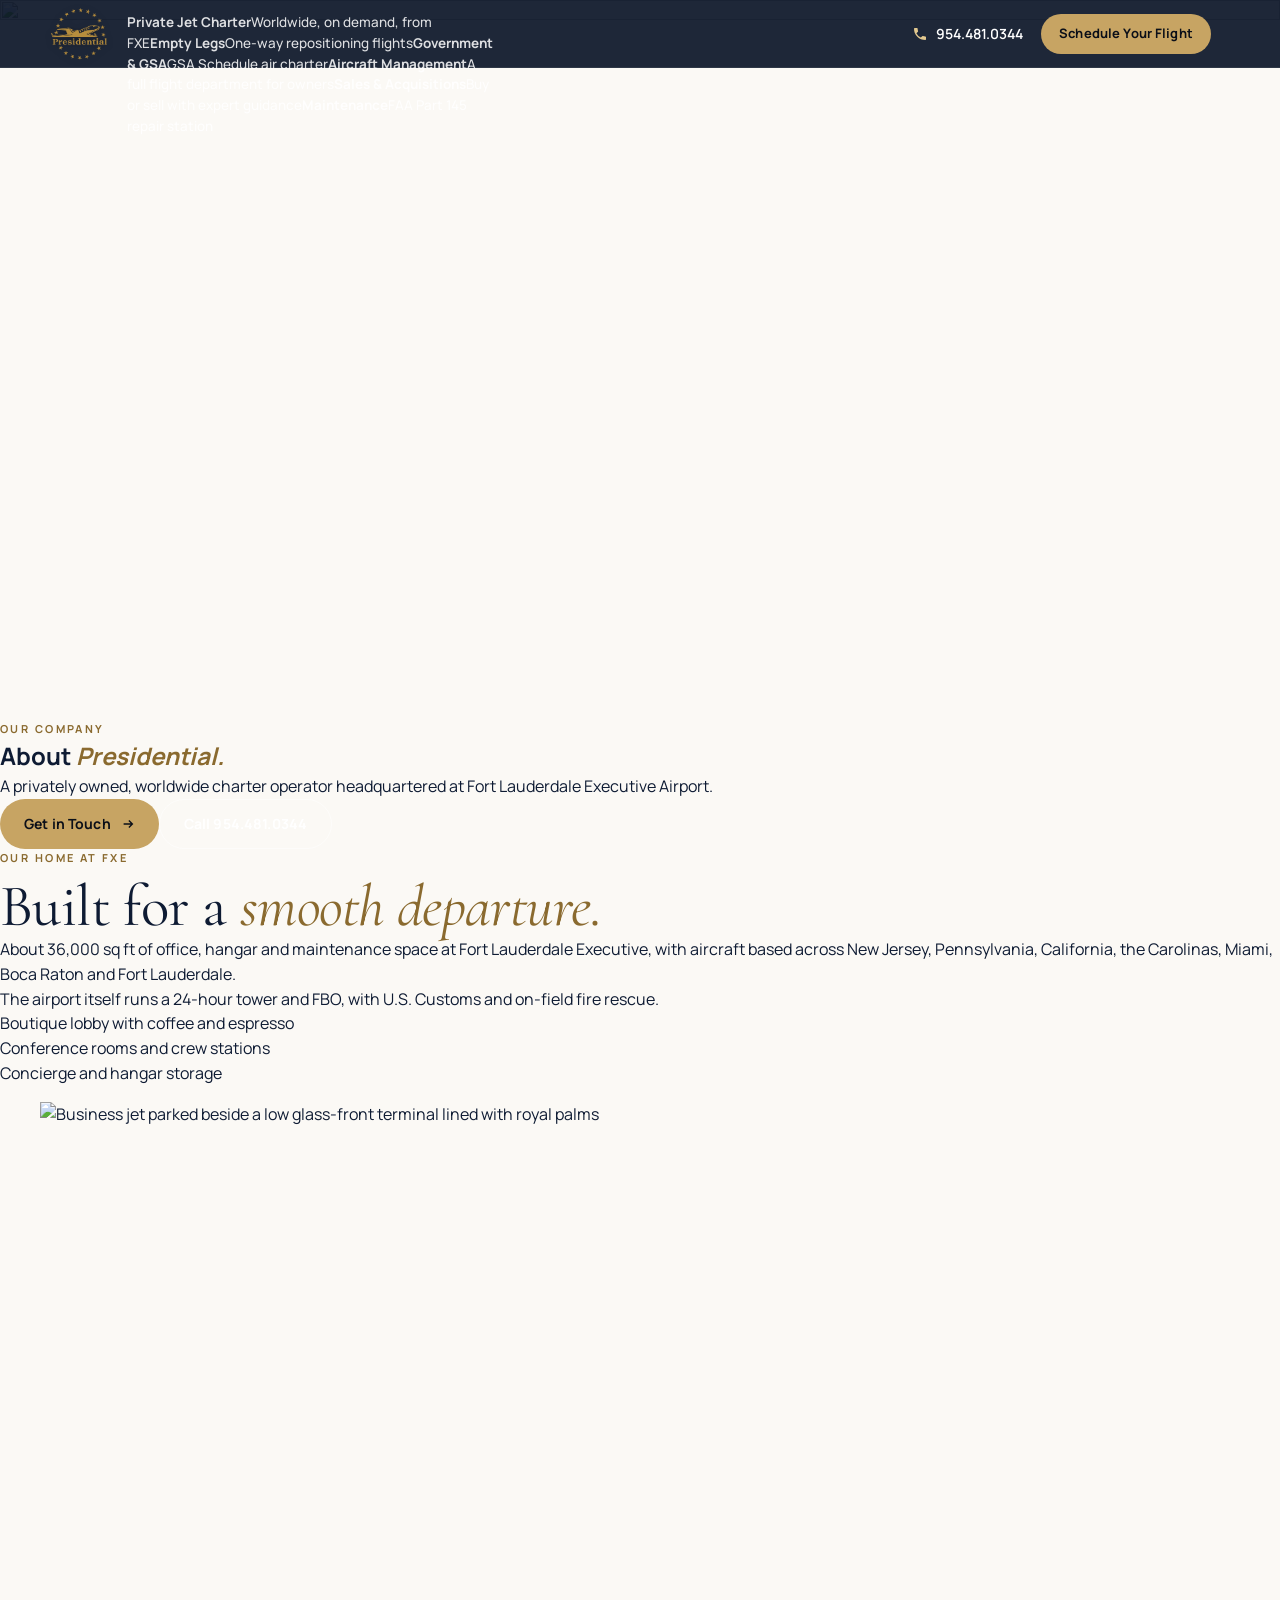
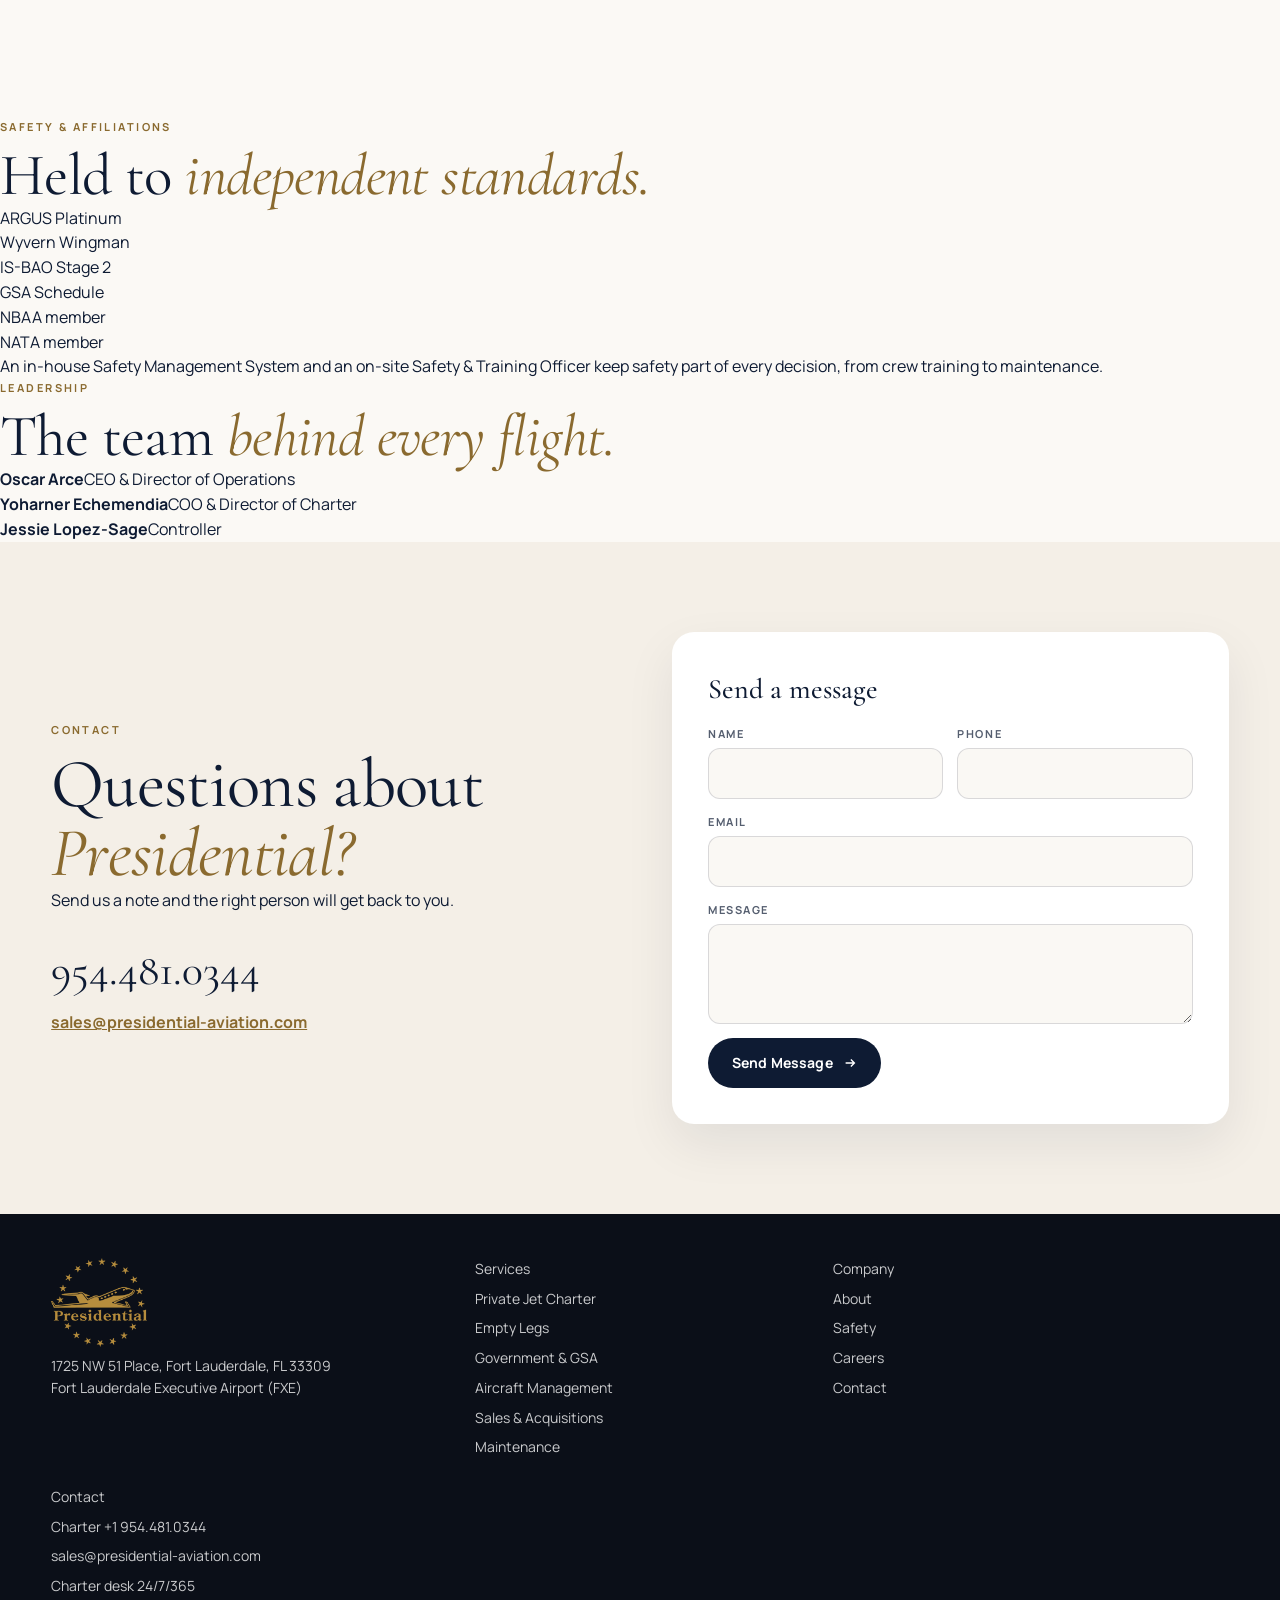
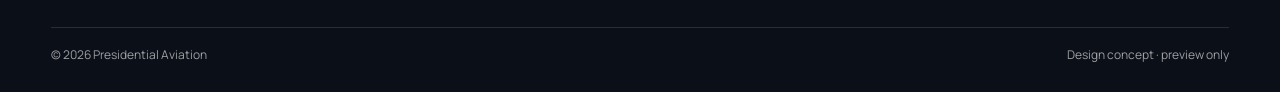
==== about.html @ 990f82f1 "Presidential pitch: service pages, globe, perk images, hero video" ====
<!doctype html>
<html lang="en">
<head>
<meta charset="utf-8">
<meta name="viewport" content="width=device-width, initial-scale=1, viewport-fit=cover">
<meta name="robots" content="noindex, nofollow">
<title>About Presidential Aviation | Presidential Aviation</title>
<meta name="description" content="A privately owned worldwide charter operator headquartered at Fort Lauderdale Executive Airport (FXE).">
<meta name="theme-color" content="#0e1b33">
<link rel="icon" href="data:image/svg+xml,%3Csvg xmlns=%27http://www.w3.org/2000/svg%27 viewBox=%270 0 40 40%27%3E%3Ccircle cx=%2720%27 cy=%2720%27 r=%2719%27 fill=%27%230e1b33%27/%3E%3Cpath d=%27M8 22.5 L32 15.5 L27 20.5 L32 25.5 Z%27 fill=%27%23c7a463%27/%3E%3C/svg%3E">
<link rel="preload" href="img/svc-lobby.webp" as="image" type="image/webp" fetchpriority="high">
<link rel="preload" href="fonts/manrope.woff2" as="font" type="font/woff2" crossorigin>
<link rel="preload" href="fonts/cormorant.woff2" as="font" type="font/woff2" crossorigin>
<link rel="stylesheet" href="css/style.css">
<script>
  (function(d){d.classList.add('js');if(matchMedia('(prefers-reduced-motion: reduce)').matches)d.classList.add('rm');})(document.documentElement);
</script>
</head>
<body class="sub">
<!-- Content rewritten from the client's live site. Sources:
     https://www.presidential-aviation.com/company/
     https://www.presidential-aviation.com/company/our-facilities/
     https://www.presidential-aviation.com/company/management-team/
     https://www.presidential-aviation.com/company/industry-affiliations/
-->
<a class="skip" href="#main">Skip to content</a>
<!-- PHONE: 954.481.0344 used everywhere (matches the contact modals on presidential-aviation.com). Their site header also shows 954.772.8622 / 1.888.772.8622. CONFIRM the lead line before publishing. -->
<header class="nav" id="nav">
  <a class="nav__logo" href="index.html" aria-label="Presidential Aviation home">
    <img class="nav__img" src="img/logo.png" alt="Presidential Aviation" width="56" height="52">
  </a>
  <nav class="nav__links" aria-label="Primary">
    <div class="dd">
      <button class="dd__btn" type="button" aria-expanded="false" aria-controls="dd-services">Services<svg viewBox="0 0 12 12" aria-hidden="true"><path d="M2.5 4.5 6 8l3.5-3.5" fill="none" stroke="currentColor" stroke-width="1.5"/></svg></button>
      <div class="dd__menu" id="dd-services"><div class="dd__panel"><a href="charter.html"><b>Private Jet Charter</b><span>Worldwide, on demand, from FXE</span></a><a href="empty-legs.html"><b>Empty Legs</b><span>One-way repositioning flights</span></a><a href="government.html"><b>Government &amp; GSA</b><span>GSA Schedule air charter</span></a><a href="management.html"><b>Aircraft Management</b><span>A full flight department for owners</span></a><a href="sales.html"><b>Sales &amp; Acquisitions</b><span>Buy or sell with expert guidance</span></a><a href="maintenance.html"><b>Maintenance</b><span>FAA Part 145 repair station</span></a></div></div>
    </div>
    <a href="index.html#fleet">Fleet</a><a href="index.html#global">Destinations</a><a href="about.html" aria-current="page">About</a><a href="careers.html">Careers</a><a href="contact.html">Contact</a>
  </nav>
  <div class="nav__cta">
    <a class="nav__tel" href="tel:+19544810344" aria-label="Call 954.481.0344"><svg viewBox="0 0 24 24" aria-hidden="true"><path d="M6.6 10.8a15.1 15.1 0 0 0 6.6 6.6l2.2-2.2c.3-.3.7-.4 1-.2 1.1.4 2.3.6 3.6.6.6 0 1 .4 1 1V20c0 .6-.4 1-1 1A17 17 0 0 1 3 4c0-.6.4-1 1-1h3.5c.6 0 1 .4 1 1 0 1.3.2 2.5.6 3.6.1.3 0 .7-.2 1z" fill="currentColor"/></svg><span>954.481.0344</span></a>
    <button class="btn btn--gold btn--sm" type="button" data-book>Schedule Your Flight</button>
    <button class="burger" type="button" aria-expanded="false" aria-controls="mnav" aria-label="Open menu"><span></span><span></span><span></span></button>
  </div>
</header>
<div class="mnav" id="mnav" hidden>
  <nav class="mnav__in" aria-label="Mobile">
    <p class="mnav__h">Services</p>
    <ul><li><a href="charter.html">Private Jet Charter</a></li><li><a href="empty-legs.html">Empty Legs</a></li><li><a href="government.html">Government &amp; GSA</a></li><li><a href="management.html">Aircraft Management</a></li><li><a href="sales.html">Sales &amp; Acquisitions</a></li><li><a href="maintenance.html">Maintenance</a></li></ul>
    <p class="mnav__h">Company</p>
    <ul><li><a href="index.html#fleet">Fleet</a></li><li><a href="index.html#global">Destinations</a></li><li><a href="about.html" aria-current="page">About</a></li><li><a href="careers.html">Careers</a></li><li><a href="contact.html">Contact</a></li></ul>
    <a class="btn btn--ghost btn--block" href="tel:+19544810344"><svg viewBox="0 0 24 24" aria-hidden="true"><path d="M6.6 10.8a15.1 15.1 0 0 0 6.6 6.6l2.2-2.2c.3-.3.7-.4 1-.2 1.1.4 2.3.6 3.6.6.6 0 1 .4 1 1V20c0 .6-.4 1-1 1A17 17 0 0 1 3 4c0-.6.4-1 1-1h3.5c.6 0 1 .4 1 1 0 1.3.2 2.5.6 3.6.1.3 0 .7-.2 1z" fill="currentColor"/></svg>Call 954.481.0344</a>
  </nav>
</div>

<main id="main">
<section class="phero" aria-labelledby="phero-title">
  <div class="phero__media" aria-hidden="true">
    <!-- AI placeholder image -->
    <img src="img/svc-lobby.webp" alt="" width="1280" height="720" fetchpriority="high" decoding="async">
  </div>
  <div class="phero__shade" aria-hidden="true"></div>
  <div class="phero__in">
    <p class="eyebrow">Our company</p>
    <h1 id="phero-title">About <em>Presidential.</em></h1>
    <p class="phero__lede">A privately owned, worldwide charter operator headquartered at Fort Lauderdale Executive Airport.</p>
    <div class="phero__act"><a class="btn btn--gold" href="#lead">Get in Touch<svg viewBox="0 0 16 16" aria-hidden="true"><path d="M3 8h10M9 4l4 4-4 4" fill="none" stroke="currentColor" stroke-width="1.6"/></svg></a><a class="btn btn--ghost" href="tel:+19544810344">Call 954.481.0344</a></div>
  </div>
</section>

<section class="sec ">
  <div class="sec__in split">
    <div class="split__copy rv"><p class="eyebrow">Our home at FXE</p><h2>Built for a <em>smooth departure.</em></h2><p>About 36,000 sq ft of office, hangar and maintenance space at Fort Lauderdale Executive, with aircraft based across New Jersey, Pennsylvania, California, the Carolinas, Miami, Boca Raton and Fort Lauderdale.</p><p>The airport itself runs a 24-hour tower and FBO, with U.S. Customs and on-field fire rescue.</p><ul class="ticks"><li>Boutique lobby with coffee and espresso</li><li>Conference rooms and crew stations</li><li>Concierge and hangar storage</li></ul></div>
    <!-- CONFIRM: facility size and aircraft bases from /company/ and /company/our-facilities/ -->
    <figure class="split__img rv"><img src="img/perk-fxe.webp" alt="Business jet parked beside a low glass-front terminal lined with royal palms" width="900" height="600" loading="lazy" decoding="async"></figure>
  </div>
</section>
<section class="sec sec--cream" id="safety">
  <div class="sec__in">
    <div class="sec__head rv"><p class="eyebrow">Safety &amp; affiliations</p><h2>Held to <em>independent standards.</em></h2></div>
    <!-- Ratings and memberships as stated on /company/industry-affiliations/. CONFIRM current status before publishing. -->
    <ul class="chips rv"><li>ARGUS Platinum</li><li>Wyvern Wingman</li><li>IS-BAO Stage 2</li><li>GSA Schedule</li><li>NBAA member</li><li>NATA member</li></ul><p class="sec__p rv">An in-house Safety Management System and an on-site Safety &amp; Training Officer keep safety part of every decision, from crew training to maintenance.</p>
  </div>
</section>
<section class="sec ">
  <div class="sec__in">
    <div class="sec__head rv"><p class="eyebrow">Leadership</p><h2>The team <em>behind every flight.</em></h2></div>
    <!-- CONFIRM: names and titles from /company/management-team/ -->
    <ul class="team rv"><li><b>Oscar Arce</b><span>CEO &amp; Director of Operations</span></li><li><b>Yoharner Echemendia</b><span>COO &amp; Director of Charter</span></li><li><b>Jessie Lopez-Sage</b><span>Controller</span></li></ul>
  </div>
</section>
<section class="contact lead" id="lead" aria-labelledby="lead-title">
  <div class="contact__in">
    <div class="contact__cta rv">
      <p class="eyebrow">Contact</p>
      <h2 id="lead-title">Questions about <em>Presidential?</em></h2>
      <p class="lead__txt">Send us a note and the right person will get back to you.</p>
      
      <a class="contact__phone" href="tel:+19544810344">954.481.0344</a>
      <p><a href="mailto:sales@presidential-aviation.com">sales@presidential-aviation.com</a></p>
    </div>
    <div class="contact__card rv">
      <!-- TODO: connect form endpoint (FormSubmit/CRM) after client approval -->
      <form class="cform" id="ab-form" data-lead="general" action="#" method="post" novalidate aria-label="General inquiry">
        <h3>Send a message</h3>
        <div class="fld"><label for="ab-name">Name</label><input id="ab-name" name="name" type="text" required autocomplete="name" aria-describedby="ab-name-err"><p class="fld__err" id="ab-name-err"></p></div><div class="fld"><label for="ab-phone">Phone</label><input id="ab-phone" name="phone" type="tel" required autocomplete="tel" inputmode="tel" aria-describedby="ab-phone-err"><p class="fld__err" id="ab-phone-err"></p></div><div class="fld fld--full"><label for="ab-email">Email</label><input id="ab-email" name="email" type="email" required autocomplete="email" aria-describedby="ab-email-err"><p class="fld__err" id="ab-email-err"></p></div><div class="fld fld--full"><label for="ab-message">Message</label><textarea id="ab-message" name="message" rows="3" required aria-describedby="ab-message-err"></textarea><p class="fld__err" id="ab-message-err"></p></div>
        <button class="btn btn--navy" type="submit">Send Message<svg viewBox="0 0 16 16" aria-hidden="true"><path d="M3 8h10M9 4l4 4-4 4" fill="none" stroke="currentColor" stroke-width="1.6"/></svg></button>
      </form>
      <div class="done" role="status" tabindex="-1" hidden>
        <span class="done__tick" aria-hidden="true"><svg viewBox="0 0 24 24"><path d="M5 12.5l4.5 4.5L19 7.5" fill="none" stroke="currentColor" stroke-width="2"/></svg></span>
        <p class="done__t">Thank you<span data-name></span>.</p>
        <p>Your message is in. We will get back to you shortly. Need us now? Call <a href="tel:+19544810344">954.481.0344</a>.</p>
      </div>
    </div>
  </div>
</section>
</main>

<footer class="foot">
  <div class="foot__in">
    <div class="foot__col foot__col--brand">
      <p class="foot__brand"><img src="img/logo.png" alt="Presidential Aviation" width="96" height="89" loading="lazy"></p>
      <p>1725 NW 51 Place, Fort Lauderdale, FL 33309<br>Fort Lauderdale Executive Airport (FXE)</p>
    </div>
    <div class="foot__col">
      <p class="foot__h">Services</p>
      <p><a href="charter.html">Private Jet Charter</a></p><p><a href="empty-legs.html">Empty Legs</a></p><p><a href="government.html">Government &amp; GSA</a></p><p><a href="management.html">Aircraft Management</a></p><p><a href="sales.html">Sales &amp; Acquisitions</a></p><p><a href="maintenance.html">Maintenance</a></p>
    </div>
    <div class="foot__col">
      <p class="foot__h">Company</p>
      <p><a href="about.html">About</a></p>
      <p><a href="about.html#safety">Safety</a></p>
      <p><a href="careers.html">Careers</a></p>
      <p><a href="contact.html">Contact</a></p>
    </div>
    <div class="foot__col">
      <p class="foot__h">Contact</p>
      <p><a href="tel:+19544810344">Charter +1 954.481.0344</a></p>
      <p><a href="mailto:sales@presidential-aviation.com">sales@presidential-aviation.com</a></p>
      <p>Charter desk 24/7/365</p>
    </div>
  </div>
  <div class="foot__base"><span>© 2026 Presidential Aviation</span><span>Design concept · preview only</span></div>
</footer>

<!-- Trip request sheet (subpages have no booking bar, so the sheet carries the trip fields) -->
<div class="sheet" id="book-modal" role="dialog" aria-modal="true" aria-labelledby="sheet-title" hidden>
  <div class="sheet__back" data-close></div>
  <div class="sheet__panel">
    <button class="sheet__x" type="button" data-close aria-label="Close"><svg viewBox="0 0 24 24" aria-hidden="true"><path d="M6 6l12 12M18 6L6 18" fill="none" stroke="currentColor" stroke-width="1.6"/></svg></button>
    <div class="sheet__body">
      <p class="eyebrow">Schedule your flight</p>
      <h2 class="sheet__t" id="sheet-title">Tell us about <em>your trip.</em></h2>
      <!-- TODO: connect form endpoint (FormSubmit/CRM) after client approval -->
      <form class="cform cform--sheet" id="trip-form" data-lead="trip" action="#" method="post" novalidate aria-labelledby="sheet-title">
        <div class="fld fld--full"><label for="s-trip">Trip type</label><select id="s-trip" name="trip" required aria-describedby="s-trip-err"><option value="">Select…</option><option>One-way</option><option>Round-trip</option><option>Multi-leg</option></select><p class="fld__err" id="s-trip-err"></p></div><div class="fld"><label for="s-from">From</label><input id="s-from" name="from" type="text" required placeholder="City or airport" aria-describedby="s-from-err"><p class="fld__err" id="s-from-err"></p></div><div class="fld"><label for="s-to">To</label><input id="s-to" name="to" type="text" required placeholder="City or airport" aria-describedby="s-to-err"><p class="fld__err" id="s-to-err"></p></div><div class="fld"><label for="s-date">Departure date</label><input id="s-date" name="date" type="date" required aria-describedby="s-date-err" data-future><p class="fld__err" id="s-date-err"></p></div><div class="fld"><label for="s-passengers">Passengers</label><input id="s-passengers" name="passengers" type="number" required aria-describedby="s-passengers-err" min="1" max="100" value="2"><p class="fld__err" id="s-passengers-err"></p></div><div class="fld fld--full"><label for="s-notes">Return date, extra legs or requests <i>(optional)</i></label><textarea id="s-notes" name="notes" rows="3" aria-describedby="s-notes-err"></textarea><p class="fld__err" id="s-notes-err"></p></div><div class="fld"><label for="s-name">Name</label><input id="s-name" name="name" type="text" required autocomplete="name" aria-describedby="s-name-err"><p class="fld__err" id="s-name-err"></p></div><div class="fld"><label for="s-phone">Phone</label><input id="s-phone" name="phone" type="tel" required autocomplete="tel" inputmode="tel" aria-describedby="s-phone-err"><p class="fld__err" id="s-phone-err"></p></div><div class="fld fld--full"><label for="s-email">Email</label><input id="s-email" name="email" type="email" required autocomplete="email" aria-describedby="s-email-err"><p class="fld__err" id="s-email-err"></p></div>
        <button class="btn btn--gold btn--block" type="submit">Schedule My Flight<svg viewBox="0 0 16 16" aria-hidden="true"><path d="M3 8h10M9 4l4 4-4 4" fill="none" stroke="currentColor" stroke-width="1.6"/></svg></button>
        <p class="fine fine--c">No obligation. Prefer to talk? <a href="tel:+19544810344">Call 954.481.0344</a></p>
      </form>
      <div class="done" role="status" tabindex="-1" hidden>
        <span class="done__tick" aria-hidden="true"><svg viewBox="0 0 24 24"><path d="M5 12.5l4.5 4.5L19 7.5" fill="none" stroke="currentColor" stroke-width="2"/></svg></span>
        <p class="done__t">Thank you<span data-name></span>.</p>
        <p>Your request is in. A member of our charter team will reach out to confirm the details of your trip. Need it sooner? Call <a href="tel:+19544810344">954.481.0344</a>.</p>
        <button class="btn btn--navy" type="button" data-close>Done</button>
      </div>
    </div>
  </div>
</div>

<!-- Mobile sticky action bar -->
<div class="mbar">
  <a class="mbar__call" href="tel:+19544810344" aria-label="Call 954.481.0344"><svg viewBox="0 0 24 24" aria-hidden="true"><path d="M6.6 10.8a15.1 15.1 0 0 0 6.6 6.6l2.2-2.2c.3-.3.7-.4 1-.2 1.1.4 2.3.6 3.6.6.6 0 1 .4 1 1V20c0 .6-.4 1-1 1A17 17 0 0 1 3 4c0-.6.4-1 1-1h3.5c.6 0 1 .4 1 1 0 1.3.2 2.5.6 3.6.1.3 0 .7-.2 1z" fill="currentColor"/></svg>Call</a>
  <button class="mbar__go" type="button" data-book>Schedule Your Flight</button>
</div>

<script src="js/main.js" defer></script>
</body>
</html>
---- css/style.css ----
@font-face{font-family:"Cormorant";src:url(../fonts/cormorant.woff2) format("woff2");font-weight:300 700;font-style:normal;font-display:swap}
@font-face{font-family:"Cormorant";src:url(../fonts/cormorant-italic.woff2) format("woff2");font-weight:300 700;font-style:italic;font-display:swap}
@font-face{font-family:"Manrope";src:url(../fonts/manrope.woff2) format("woff2");font-weight:200 800;font-style:normal;font-display:swap}
:root{
  --navy:#0e1b33;--navy-2:#16284a;--ink:#0b0f18;--gold:#c7a463;--gold-2:#e2c88f;--gold-d:#8a6a2f;--cream:#f4efe7;--paper:#fbf9f5;--line:rgba(14,27,51,.14);
  --serif:"Cormorant","Cormorant Garamond",Georgia,"Times New Roman",serif;
  --sans:"Manrope",system-ui,-apple-system,"Segoe UI",Roboto,sans-serif;
  --ease:cubic-bezier(.22,1,.36,1);--navh:68px;--pad:clamp(18px,4vw,56px)
}
*,*::before,*::after{box-sizing:border-box}
html{-webkit-text-size-adjust:100%;scroll-behavior:smooth;scroll-padding-top:var(--navh)}
body{margin:0;background:var(--paper);color:var(--navy);font-family:var(--sans);font-size:16px;line-height:1.55;-webkit-font-smoothing:antialiased;overflow-x:hidden}
img{display:block;max-width:100%;height:auto}
a{color:inherit}
h1,h2,h3,p,dl,dd,ol,ul{margin:0;padding:0}
ul,ol{list-style:none}
button,input,select,textarea{font:inherit;color:inherit}
button{background:none;border:0;padding:0;cursor:pointer}
fieldset{border:0;margin:0;padding:0;min-width:0}
[hidden]{display:none!important}
.sr{position:absolute;width:1px;height:1px;overflow:hidden;clip:rect(0 0 0 0);white-space:nowrap}
.skip{position:absolute;left:12px;top:-60px;z-index:100;background:#fff;color:var(--navy);padding:10px 14px;border-radius:8px}
.skip:focus{top:12px}
:focus-visible{outline:2px solid var(--gold);outline-offset:3px}
.eyebrow{font-size:11px;letter-spacing:.22em;text-transform:uppercase;font-weight:700;color:var(--gold-d)}
h2{font-family:var(--serif);font-weight:400;font-size:clamp(38px,4.6vw,64px);line-height:1;letter-spacing:-.01em;margin-top:12px}
h2 em,h1 em{font-style:italic;color:var(--gold-d)}
.fine{font-size:12px;opacity:.7;margin-top:12px}
.fine--c{text-align:center}

/* buttons */
.btn{display:inline-flex;align-items:center;justify-content:center;gap:10px;height:50px;padding:0 24px;border-radius:999px;font-size:14px;font-weight:700;letter-spacing:.01em;white-space:nowrap;text-decoration:none;transition:background-color .25s,color .25s,transform .25s var(--ease)}
.btn svg{width:14px;height:14px;transition:transform .3s var(--ease)}
.btn:hover svg{transform:translateX(3px)}
.btn:active{transform:scale(.98)}
.btn--gold{background:var(--gold);color:var(--ink)}
.btn--gold:hover{background:var(--gold-2)}
.btn--navy{background:var(--navy);color:#fff}
.btn--navy:hover{background:var(--navy-2)}
.btn--ghost{border:1px solid rgba(255,255,255,.5);color:#fff}
.btn--ghost:hover{background:#fff;color:var(--navy)}
.btn--sm{height:40px;padding:0 18px;font-size:13px}
.btn--block{width:100%}

/* header */
.nav{position:fixed;inset:0 0 auto;z-index:60;height:var(--navh);display:flex;align-items:center;justify-content:space-between;gap:20px;padding:0 var(--pad);color:#fff;background:rgba(11,21,40,.92);border-bottom:1px solid rgba(255,255,255,.08)}
.nav__logo{display:flex;align-items:center;gap:10px;text-decoration:none;flex:none}
.nav__mark{width:34px;height:34px}
.nav__word{display:flex;flex-direction:column;line-height:1}
.nav__word b{font-family:var(--serif);font-weight:500;font-size:21px;letter-spacing:.01em}
.nav__word i{font-style:normal;font-size:9.5px;letter-spacing:.34em;text-transform:uppercase;color:var(--gold-2);margin-top:3px}
.nav__links{display:flex;gap:28px;font-size:13.5px;font-weight:500}
.nav__links a{text-decoration:none;opacity:.85}
.nav__links a:hover{opacity:1;color:var(--gold-2)}
.nav__cta{display:flex;align-items:center;gap:18px}
.nav__tel{display:flex;align-items:center;gap:8px;font-size:14px;font-weight:600;text-decoration:none}
.nav__tel svg{width:16px;height:16px;color:var(--gold-2)}

/* intro: airplane window that opens onto the hero */
.intro{display:none}
.intro-on .intro{display:block;position:fixed;inset:0;z-index:50;pointer-events:none;overflow:hidden;animation:introOut .35s linear 1.45s forwards}
.intro__win{position:absolute;left:50%;top:50%;width:var(--ww,min(30vw,230px));aspect-ratio:2/3;transform:translate(-50%,-50%);border-radius:48%/34%;
  box-shadow:0 0 0 7px #d9d2c6,0 0 0 9px #b9b0a2,0 0 0 13px #ebe5da,0 0 0 120vmax #efe9df,inset 0 0 0 2px rgba(0,0,0,.25),inset 0 10px 28px rgba(0,0,0,.25);
  overflow:hidden;will-change:transform;animation:winZoom 1.05s cubic-bezier(.7,0,.84,0) .5s forwards}
.intro__shade{position:absolute;inset:0;background:linear-gradient(180deg,#f6f2ea 0,#e7e0d3 92%,#cfc6b6 100%);animation:shadeUp .5s cubic-bezier(.65,0,.35,1) .1s forwards}
@keyframes shadeUp{to{transform:translateY(-101%)}}
@keyframes winZoom{to{transform:translate(-50%,-50%) scale(14)}}
@keyframes introOut{to{opacity:0;visibility:hidden}}
@media (max-width:768px){.intro__win{--ww:42vw}}

/* hero */
.hero{position:relative;height:100vh;height:100svh;min-height:600px;color:#fff;overflow:hidden;background:#3d7fd6 linear-gradient(180deg,#1f63c7,#7fb2ea 60%,#d8d4cb 61%)}
.hero__media{position:absolute;inset:0;overflow:hidden}
.hero__media picture,.hero__media img{width:100%;height:100%}
.hero__media img{object-fit:cover;object-position:50% 55%;transform-origin:62% 55%;animation:kb 26s ease-in-out infinite alternate;will-change:transform}
@keyframes kb{0%{transform:scale(1.04) translate3d(0,0,0)}100%{transform:scale(1.15) translate3d(-2.5%,-1%,0)}}
.hero__shade{position:absolute;inset:0;background:linear-gradient(100deg,rgba(8,20,44,.62) 0%,rgba(8,20,44,.28) 38%,rgba(8,20,44,0) 62%),linear-gradient(180deg,rgba(8,20,44,.3) 0%,rgba(8,20,44,0) 25%,rgba(8,20,44,0) 62%,rgba(8,20,44,.5) 100%)}
.hero__in{position:relative;z-index:2;height:100%;display:flex;flex-direction:column;justify-content:flex-start;padding:calc(var(--navh) + 7vh) var(--pad) 34px;max-width:1440px;margin:0 auto}
.hero .eyebrow{color:var(--gold-2)}
.hero h1{font-family:var(--serif);font-weight:400;font-size:clamp(54px,7.4vw,118px);line-height:.92;letter-spacing:-.015em;margin-top:16px;text-shadow:0 2px 30px rgba(5,15,35,.3)}
.hero h1 em{color:var(--gold-2)}
.hero__copy{margin-bottom:auto;padding-bottom:24px}
.hero__lede{max-width:420px;margin-top:18px;font-size:16px;opacity:.92}
.hero__or{font-size:13px;margin-top:12px;opacity:.9}
.hero__or a{font-weight:700;color:var(--gold-2)}
.intro-on .hero__copy,.intro-on .book,.intro-on .hero__or{opacity:0;transform:translateY(18px);animation:up .7s var(--ease) forwards}
.intro-on .hero__copy{animation-delay:1.25s}
.intro-on .book{animation-delay:1.4s}
.intro-on .hero__or{animation-delay:1.5s}
@keyframes up{to{opacity:1;transform:none}}

/* booking bar */
.book{background:rgba(255,255,255,.97);color:var(--navy);border-radius:20px;padding:12px;box-shadow:0 24px 60px rgba(5,15,35,.28)}
.book__trip{display:flex;gap:4px;padding:2px 4px 10px}
.book__trip label{position:relative;cursor:pointer}
.book__trip input{position:absolute;opacity:0;inset:0;margin:0;cursor:pointer}
.book__trip span{display:block;padding:6px 14px;border-radius:999px;font-size:13px;font-weight:600;color:rgba(14,27,51,.72);transition:background-color .2s,color .2s}
.book__trip input:checked+span{background:var(--navy);color:#fff}
.book__trip input:focus-visible+span{outline:2px solid var(--gold);outline-offset:2px}
.book__row{display:flex;align-items:stretch;gap:8px}
.bf{position:relative;flex:1 1 0;min-width:0;background:#f3f0ea;border-radius:12px;padding:8px 14px;border:1px solid transparent;transition:border-color .2s,background-color .2s}
.bf:focus-within{border-color:var(--gold);background:#fff}
.bf label,.bf__lab{display:block;font-size:10.5px;letter-spacing:.14em;text-transform:uppercase;font-weight:700;color:rgba(14,27,51,.66)}
.bf input{display:block;width:100%;border:0;background:none;padding:2px 0 0;font-size:15px;font-weight:600;outline:none;min-height:26px}
.bf input::placeholder{color:rgba(14,27,51,.5);font-weight:500}
.bf--date,.bf--ret{flex:0 0 158px}
.bf--pax{flex:0 0 140px}
.bf.is-bad{border-color:#c0392b;background:#fff6f4}
.bf__err{position:absolute;left:14px;top:100%;margin-top:3px;font-size:11.5px;font-weight:700;color:#b3261e;white-space:nowrap}
.bf__err:empty{display:none}
.book__swap{flex:none;align-self:center;width:34px;height:34px;margin:0 -21px;z-index:2;border-radius:50%;background:#fff;border:1px solid var(--line);display:grid;place-items:center;color:var(--navy);box-shadow:0 2px 8px rgba(0,0,0,.08);transition:transform .3s var(--ease)}
.book__swap:hover{transform:rotate(180deg)}
.book__swap svg{width:16px;height:16px}
.pax{display:flex;align-items:center;justify-content:space-between;margin-top:1px}
.pax button{width:28px;height:28px;border-radius:50%;border:1px solid var(--line);background:#fff;font-size:17px;line-height:1;font-weight:600}
.pax button:hover{border-color:var(--navy)}
.pax input{width:36px;text-align:center;padding:0;min-height:26px}
.book__go{height:auto;min-height:58px;border-radius:12px;padding:0 26px;flex:none}
.book.has-err{padding-bottom:30px}
.book.is-nudge{animation:nudge .7s var(--ease)}
@keyframes nudge{0%,100%{box-shadow:0 24px 60px rgba(5,15,35,.28)}40%{box-shadow:0 0 0 4px var(--gold),0 24px 60px rgba(5,15,35,.28)}}

/* trust strip */
.trust{background:var(--navy);color:#fff}
.trust__in{max-width:1320px;margin:0 auto;display:grid;grid-template-columns:repeat(4,1fr);padding:0 var(--pad)}
.trust li{display:flex;align-items:center;justify-content:center;gap:12px;padding:26px 10px;font-size:14px;letter-spacing:.01em;color:rgba(255,255,255,.85)}
.trust li+li{border-left:1px solid rgba(255,255,255,.1)}
.trust b{color:#fff;font-weight:700}
.trust svg{width:26px;height:26px;flex:none;color:var(--gold-2)}

/* sections */
section{position:relative}
.fleet,.why,.global,.contact{padding:clamp(72px,10vh,120px) var(--pad)}
.fleet__in,.why__in,.global__in,.contact__in,.legs__in,.foot__in{max-width:1280px;margin:0 auto}

/* simple reveal */
.js .rv{opacity:0;transform:translateY(28px);transition:opacity .8s var(--ease),transform .8s var(--ease)}
.js .rv.in{opacity:1;transform:none}

/* fleet: signature reveal */
.fleet{background:var(--cream);overflow:hidden}
.fleet__in{position:relative;display:grid;grid-template-columns:.55fr minmax(260px,420px) 1fr;align-items:center;gap:clamp(20px,3vw,48px);min-height:min(78vh,720px)}
.fleet__words{position:absolute;inset:0;display:flex;align-items:center;justify-content:space-between;pointer-events:none;z-index:3}
.fw{font-family:var(--serif);font-weight:300;font-size:clamp(60px,8.6vw,150px);line-height:.88;letter-spacing:-.02em}
.fw em{color:var(--gold-d)}
.fw--r{text-align:right}
.fw .m{display:block;overflow:hidden;padding-bottom:.06em}
.fw .m>span{display:block;transform:translateY(105%)}
.fleet__jet{grid-column:2;position:relative;aspect-ratio:3/4;width:100%;max-height:72vh;justify-self:center;opacity:0;transform:translateY(60px)}
.jet{position:absolute;inset:0;width:100%;height:100%;object-fit:contain}
.jet--photo{clip-path:inset(0 0 100% 0)}
.scan{position:absolute;left:-8%;right:-8%;top:0;height:2px;opacity:0;background:linear-gradient(90deg,transparent,var(--gold) 20%,#fff3d6 50%,var(--gold) 80%,transparent);box-shadow:0 0 18px 4px rgba(199,164,99,.5)}
.fleet__spec{grid-column:3;opacity:0;transform:translateY(24px)}
.fleet__spec h2{font-size:clamp(56px,6vw,92px)}
.fleet__cat{margin-top:10px;max-width:340px;opacity:.82}
.specs{display:grid;grid-template-columns:1fr 1fr;gap:14px 24px;margin:26px 0 28px;max-width:380px}
.specs div{border-top:1px solid var(--line);padding-top:10px}
.specs dt{font-size:10.5px;letter-spacing:.14em;text-transform:uppercase;opacity:.7;font-weight:700}
.specs dd{font-family:var(--serif);font-size:26px;line-height:1.1;margin-top:2px}
.fleet.play .fw .m>span{transition:transform .75s var(--ease);transform:none}
.fleet.play .fw--l .m:nth-child(2)>span{transition-delay:.1s}
.fleet.play .fw--r .m:nth-child(1)>span{transition-delay:.18s}
.fleet.play .fw--r .m:nth-child(2)>span{transition-delay:.28s}
.fleet.play .fleet__jet{transition:opacity .6s ease .35s,transform 1s var(--ease) .35s;opacity:1;transform:none}
.fleet.play .jet--photo{animation:wipe 1.25s cubic-bezier(.65,0,.35,1) 1.1s forwards}
.fleet.play .scan{animation:scan 1.25s cubic-bezier(.65,0,.35,1) 1.1s forwards}
.fleet.play .fleet__words{transition:opacity .5s ease 1.95s,transform .5s ease 1.95s;opacity:0;transform:scale(.97)}
.fleet.play .fleet__spec{transition:opacity .7s var(--ease) 2.35s,transform .7s var(--ease) 2.35s;opacity:1;transform:none}
@keyframes wipe{to{clip-path:inset(0 0 0 0)}}
@keyframes scan{0%{top:0;opacity:1}90%{opacity:1}100%{top:100%;opacity:0}}

/* why */
.why{background:var(--paper)}
.why__head{max-width:760px}
.why__lede{margin-top:20px;font-size:17px;line-height:1.65;opacity:.85}
.stats{display:grid;grid-template-columns:repeat(3,1fr);gap:24px;margin:44px 0 48px;padding:26px 0;border-top:1px solid var(--line);border-bottom:1px solid var(--line)}
.stats b{display:block;font-family:var(--serif);font-weight:400;font-size:clamp(44px,5vw,72px);line-height:1}
.stats span{display:block;margin-top:6px;font-size:12px;letter-spacing:.14em;text-transform:uppercase;opacity:.7;font-weight:700}
.perks{display:grid;grid-template-columns:repeat(4,1fr);gap:18px}
.perk{background:#fff;border-radius:18px;overflow:hidden;box-shadow:0 1px 0 var(--line),0 12px 30px rgba(14,27,51,.06)}
.perk img{width:100%;aspect-ratio:4/3;object-fit:cover}
.perk div{padding:18px 20px 22px}
.perk span{font-size:11px;font-weight:700;letter-spacing:.18em;color:var(--gold-d)}
.perk h3{font-family:var(--serif);font-weight:500;font-size:25px;line-height:1.1;margin:6px 0 8px}
.perk p{font-size:14.5px;opacity:.8}
.perks .perk:nth-child(2){transition-delay:.08s}.perks .perk:nth-child(3){transition-delay:.16s}.perks .perk:nth-child(4){transition-delay:.24s}

/* global */
.global{background:linear-gradient(180deg,#eef3f9,#f7f9fc);overflow:hidden}
.global__in{display:grid;grid-template-columns:1fr 1.1fr;align-items:center;gap:clamp(24px,5vw,80px)}
.global__lede{margin-top:16px;max-width:420px;font-size:17px;opacity:.82}
.cities{display:grid;grid-template-columns:1fr 1fr;gap:4px 22px;margin:28px 0 32px;max-width:440px}
.cities li{display:flex;align-items:center;gap:10px;font-weight:600;font-size:15px;padding:10px 0;border-bottom:1px solid var(--line)}
.cities b{font-size:11px;letter-spacing:.12em;color:var(--gold-d)}
.cities i{width:22px;height:1px;background:var(--gold);position:relative;flex:none}
.cities i::after{content:"";position:absolute;right:-1px;top:-2px;width:5px;height:5px;border-radius:50%;background:var(--gold)}
.global__vis{position:relative;aspect-ratio:1;width:100%;max-width:580px;justify-self:center}
.globe{width:100%;height:100%;display:block}
.global__pin{position:absolute;left:50%;bottom:1%;transform:translateX(-50%);display:inline-flex;align-items:center;gap:8px;background:#fff;border-radius:999px;padding:7px 14px;font-size:12px;font-weight:600;box-shadow:0 6px 20px rgba(14,27,51,.08);white-space:nowrap}
.global__pin i{width:8px;height:8px;border-radius:50%;background:var(--gold)}

/* empty legs */
.legs{background:var(--navy);color:#fff;padding:clamp(44px,7vh,72px) var(--pad)}
.legs__in{display:flex;align-items:center;justify-content:space-between;gap:30px;flex-wrap:wrap}
.legs .eyebrow{color:var(--gold-2)}
.legs h2{font-size:clamp(32px,3.4vw,48px);margin-top:8px}
.legs p:not(.eyebrow){margin-top:10px;max-width:560px;opacity:.82}
.legs__act{display:flex;gap:12px;flex-wrap:wrap}

/* contact */
.contact{background:var(--cream)}
.contact__in{display:grid;grid-template-columns:1fr 1fr;gap:clamp(28px,5vw,80px);align-items:center}
.contact__cta h2{font-size:clamp(44px,5.4vw,80px)}
.contact__phone{display:inline-block;margin:24px 0 6px;font-family:var(--serif);font-size:clamp(34px,3.4vw,48px);text-decoration:none;color:var(--navy)}
.contact__cta p a{font-weight:700;color:var(--gold-d)}
.contact__cta .btn{margin-top:26px}
.contact__card{background:#fff;border-radius:22px;padding:clamp(22px,3vw,36px);box-shadow:0 20px 50px rgba(14,27,51,.08)}
.cform{display:grid;grid-template-columns:1fr 1fr;gap:14px}
.cform h3{grid-column:1/-1;font-family:var(--serif);font-weight:500;font-size:28px}
.cform .btn{grid-column:1/-1;justify-self:start}
.cform .btn--block{justify-self:stretch}
.cform .fine{grid-column:1/-1;margin-top:0}
.fld{display:flex;flex-direction:column;min-width:0}
.fld--full{grid-column:1/-1}
.fld label{font-size:11px;letter-spacing:.14em;text-transform:uppercase;font-weight:700;opacity:.7;margin-bottom:6px}
.fld input,.fld textarea{width:100%;border:1px solid var(--line);border-radius:12px;background:#faf8f4;padding:12px 14px;font-size:16px;outline:none;transition:border-color .2s,background-color .2s}
.fld textarea{resize:vertical;min-height:84px}
.fld input:focus,.fld textarea:focus{border-color:var(--gold);background:#fff}
.fld.is-bad input,.fld.is-bad textarea{border-color:#c0392b;background:#fff6f4}
.fld__err{font-size:12px;font-weight:700;color:#b3261e;margin-top:4px}
.fld__err:empty{display:none}
.done{text-align:center;padding:16px 0}
.done:focus{outline:none}
.done__tick{display:grid;place-items:center;width:58px;height:58px;margin:0 auto 14px;border-radius:50%;background:var(--gold);color:var(--ink)}
.done__tick svg{width:26px;height:26px}
.done__t{font-family:var(--serif);font-size:34px;line-height:1.1;margin-bottom:8px}
.done p:not(.done__t){opacity:.85;max-width:420px;margin:0 auto}
.done p a{font-weight:700}
.done .btn{margin-top:20px}

/* footer */
.foot{background:var(--ink);color:rgba(255,255,255,.78);font-size:14px;padding:44px var(--pad) 28px}
.foot__in{display:grid;grid-template-columns:1.2fr 1fr 1.2fr;gap:28px}
.foot__in p+p{margin-top:8px}
.foot a{text-decoration:none}
.foot a:hover{color:var(--gold-2)}
.foot__brand{font-family:var(--serif);font-size:24px;color:#fff;margin-bottom:8px}
.foot__brand i{color:var(--gold-2)}
.foot__base{max-width:1280px;margin:30px auto 0;padding-top:18px;border-top:1px solid rgba(255,255,255,.12);display:flex;justify-content:space-between;gap:12px;font-size:12px;color:rgba(255,255,255,.6)}

/* step-2 sheet */
.sheet{position:fixed;inset:0;z-index:80;display:flex;align-items:center;justify-content:center;padding:20px}
.sheet__back{position:absolute;inset:0;background:rgba(6,12,26,.6);animation:fade .25s ease}
.sheet__panel{position:relative;width:min(560px,100%);max-height:calc(100vh - 40px);overflow:auto;overscroll-behavior:contain;background:#fff;border-radius:24px;padding:34px 34px 28px;box-shadow:0 40px 90px rgba(0,0,0,.35);animation:pop .35s var(--ease)}
.sheet__x{position:absolute;right:14px;top:14px;width:40px;height:40px;border-radius:50%;display:grid;place-items:center}
.sheet__x:hover{background:#f1ede6}
.sheet__x svg{width:20px;height:20px}
.sheet__t{font-size:clamp(32px,4vw,42px);margin:8px 0 14px}
.sheet__trip{display:flex;flex-wrap:wrap;gap:4px 12px;align-items:center;background:#f5f1ea;border-radius:12px;padding:12px 14px;font-size:14px;font-weight:600;margin-bottom:20px}
.sheet__trip .r{flex:1 1 auto}
.sheet__trip small{display:block;font-size:12.5px;font-weight:500;opacity:.75}
.sheet__trip button{font-size:13px;font-weight:700;text-decoration:underline;color:var(--navy)}
@keyframes fade{from{opacity:0}}
@keyframes pop{from{opacity:0;transform:translateY(20px) scale(.98)}}
body.lock{overflow:hidden}

.mbar{display:none}

/* tablet */
@media (max-width:1180px){
  .nav__links{display:none}
  .book__row{flex-wrap:wrap}
  .bf--from,.bf--to{flex:1 1 40%}
  .bf--date,.bf--ret,.bf--pax{flex:1 1 22%}
  .book__go{flex:1 1 100%;min-height:52px}
  .perks{grid-template-columns:repeat(2,1fr)}
}
@media (max-width:1180px) and (min-width:769px){
  .fleet__in{grid-template-columns:1fr 1fr}
  .fleet__jet{grid-column:1}
  .fleet__spec{grid-column:2}
}

/* mobile */
@media (max-width:768px){
  :root{--navh:60px}
  body{padding-bottom:calc(64px + env(safe-area-inset-bottom))}
  .nav{gap:10px;padding:0 12px}
  .nav__mark{width:30px;height:30px}
  .nav__logo{gap:8px}
  .nav__word b{font-size:18px}
  .nav__word i{font-size:8px;letter-spacing:.28em}
  .nav__cta{gap:8px}
  .nav__tel span{display:none}
  .nav__tel{width:38px;height:38px;justify-content:center;border:1px solid rgba(255,255,255,.3);border-radius:50%}
  .btn--sm{height:38px;padding:0 13px;font-size:12px}
  .hero{min-height:640px}
  .hero__media{top:-22%}
  .hero__media img{object-position:30% 50%;transform-origin:30% 70%}
  .hero__shade{background:linear-gradient(180deg,rgba(8,20,44,.55) 0%,rgba(8,20,44,.25) 30%,rgba(8,20,44,0) 46%,rgba(8,20,44,0) 58%,rgba(8,20,44,.35) 100%)}
  .hero__in{padding:calc(var(--navh) + 20px) 12px calc(76px + env(safe-area-inset-bottom))}
  .hero h1{font-size:clamp(46px,13vw,64px);margin-top:10px}
  .hero__lede{font-size:14px;margin-top:10px;max-width:300px}
  .hero .eyebrow{font-size:10px;letter-spacing:.14em}
  .hero__or{display:none}
  .book{padding:8px;border-radius:18px}
  .book__trip{padding:0 0 8px;gap:2px}
  .book__trip span{padding:6px 11px;font-size:12.5px}
  .book__row{gap:6px}
  .bf{padding:6px 12px;border-radius:10px}
  .bf label,.bf__lab{font-size:9.5px}
  .bf input{font-size:16px;min-height:24px}
  .bf--from,.bf--to{flex:1 1 40%}
  .bf--date,.bf--ret{flex:1 1 30%}
  .bf--pax{flex:1 1 34%}
  .pax button{width:26px;height:26px}
  .book__swap{width:30px;height:30px;margin:0 -18px}
  .book__go{min-height:48px}
  .book.has-err{padding-bottom:8px}
  .bf__err{position:static;margin-top:2px;white-space:normal;font-size:11px}
  .trust__in{grid-template-columns:1fr 1fr;padding:0}
  .trust li{justify-content:flex-start;padding:16px 14px;font-size:13px;gap:10px}
  .trust li+li{border-left:0}
  .trust li:nth-child(even){border-left:1px solid rgba(255,255,255,.1)}
  .trust li:nth-child(n+3){border-top:1px solid rgba(255,255,255,.1)}
  .trust svg{width:22px;height:22px}
  .fleet,.why,.global,.contact{padding:60px 18px}
  .fleet__in{display:block;min-height:0}
  .fleet__words{position:absolute;inset:0 0 auto;height:min(104vw,500px);display:flex;flex-direction:column;justify-content:space-between;align-items:stretch}
  .fw{font-size:16vw}
  .fleet__jet{width:min(78vw,375px);max-height:none;margin:0 auto}
  .fleet__spec{margin-top:16px}
  .specs{gap:10px 18px;margin:20px 0 22px}
  .specs dd{font-size:22px}
  .stats{gap:10px;margin:30px 0 32px;padding:20px 0}
  .stats b{font-size:36px}
  .stats span{font-size:10px;letter-spacing:.08em}
  .perks{grid-template-columns:1fr 1fr;gap:12px}
  .perk img{aspect-ratio:1}
  .perk div{padding:12px 14px 16px}
  .perk h3{font-size:19px}
  .perk p{font-size:13px}
  .global__in{grid-template-columns:1fr;gap:10px}
  .global__vis{max-width:400px;order:-1}
  .cities{gap:0 16px;margin:22px 0 26px}
  .cities li{font-size:14px;gap:8px;padding:9px 0}
  .cities b{display:none}
  .legs__act{width:100%}
  .legs__act .btn{flex:1 1 auto}
  .contact__in{grid-template-columns:1fr}
  .cform{grid-template-columns:1fr}
  .cform .btn{justify-self:stretch}
  .foot__in{grid-template-columns:1fr;gap:18px}
  .foot__base{flex-direction:column}
  .sheet{align-items:flex-end;padding:0}
  .sheet__panel{width:100%;border-radius:22px 22px 0 0;padding:26px 18px calc(20px + env(safe-area-inset-bottom));max-height:92vh;animation:slideUp .35s var(--ease)}
  .sheet .cform{grid-template-columns:1fr}
  .mbar{display:flex;position:fixed;left:0;right:0;bottom:0;z-index:70;gap:8px;padding:8px 10px calc(8px + env(safe-area-inset-bottom));background:rgba(11,21,40,.96);border-top:1px solid rgba(255,255,255,.08)}
  .mbar a,.mbar button{display:flex;align-items:center;justify-content:center;gap:8px;height:48px;border-radius:999px;font-size:14px;font-weight:700;text-decoration:none}
  .mbar__call{flex:0 0 34%;color:#fff;border:1px solid rgba(255,255,255,.35)}
  .mbar__call svg{width:16px;height:16px;color:var(--gold-2)}
  .mbar__go{flex:1;background:var(--gold);color:var(--ink)}
}
@keyframes slideUp{from{transform:translateY(100%)}}
@media (max-width:359px){.nav .btn--sm{display:none}}

/* reduced motion: no intro, no Ken Burns, no reveal motion */
@media (prefers-reduced-motion:reduce){
  html{scroll-behavior:auto}
  *,*::before,*::after{animation-duration:.01ms!important;animation-iteration-count:1!important;transition-duration:.01ms!important;transition-delay:0s!important}
  .hero__media img{animation:none;transform:none}
}
.rm .rv{opacity:1;transform:none}
.rm .fleet__words{display:none}
.rm .fleet__jet,.rm .fleet__spec{opacity:1;transform:none}
.rm .jet--photo{clip-path:none}
.rm .scan{display:none}

/* client logo */
.nav__img{height:52px;width:auto;display:block;filter:drop-shadow(0 1px 3px rgba(0,0,0,.35))}
@media(max-width:600px){.nav__img{height:42px}}
.foot__brand img{height:89px;width:auto;display:block}
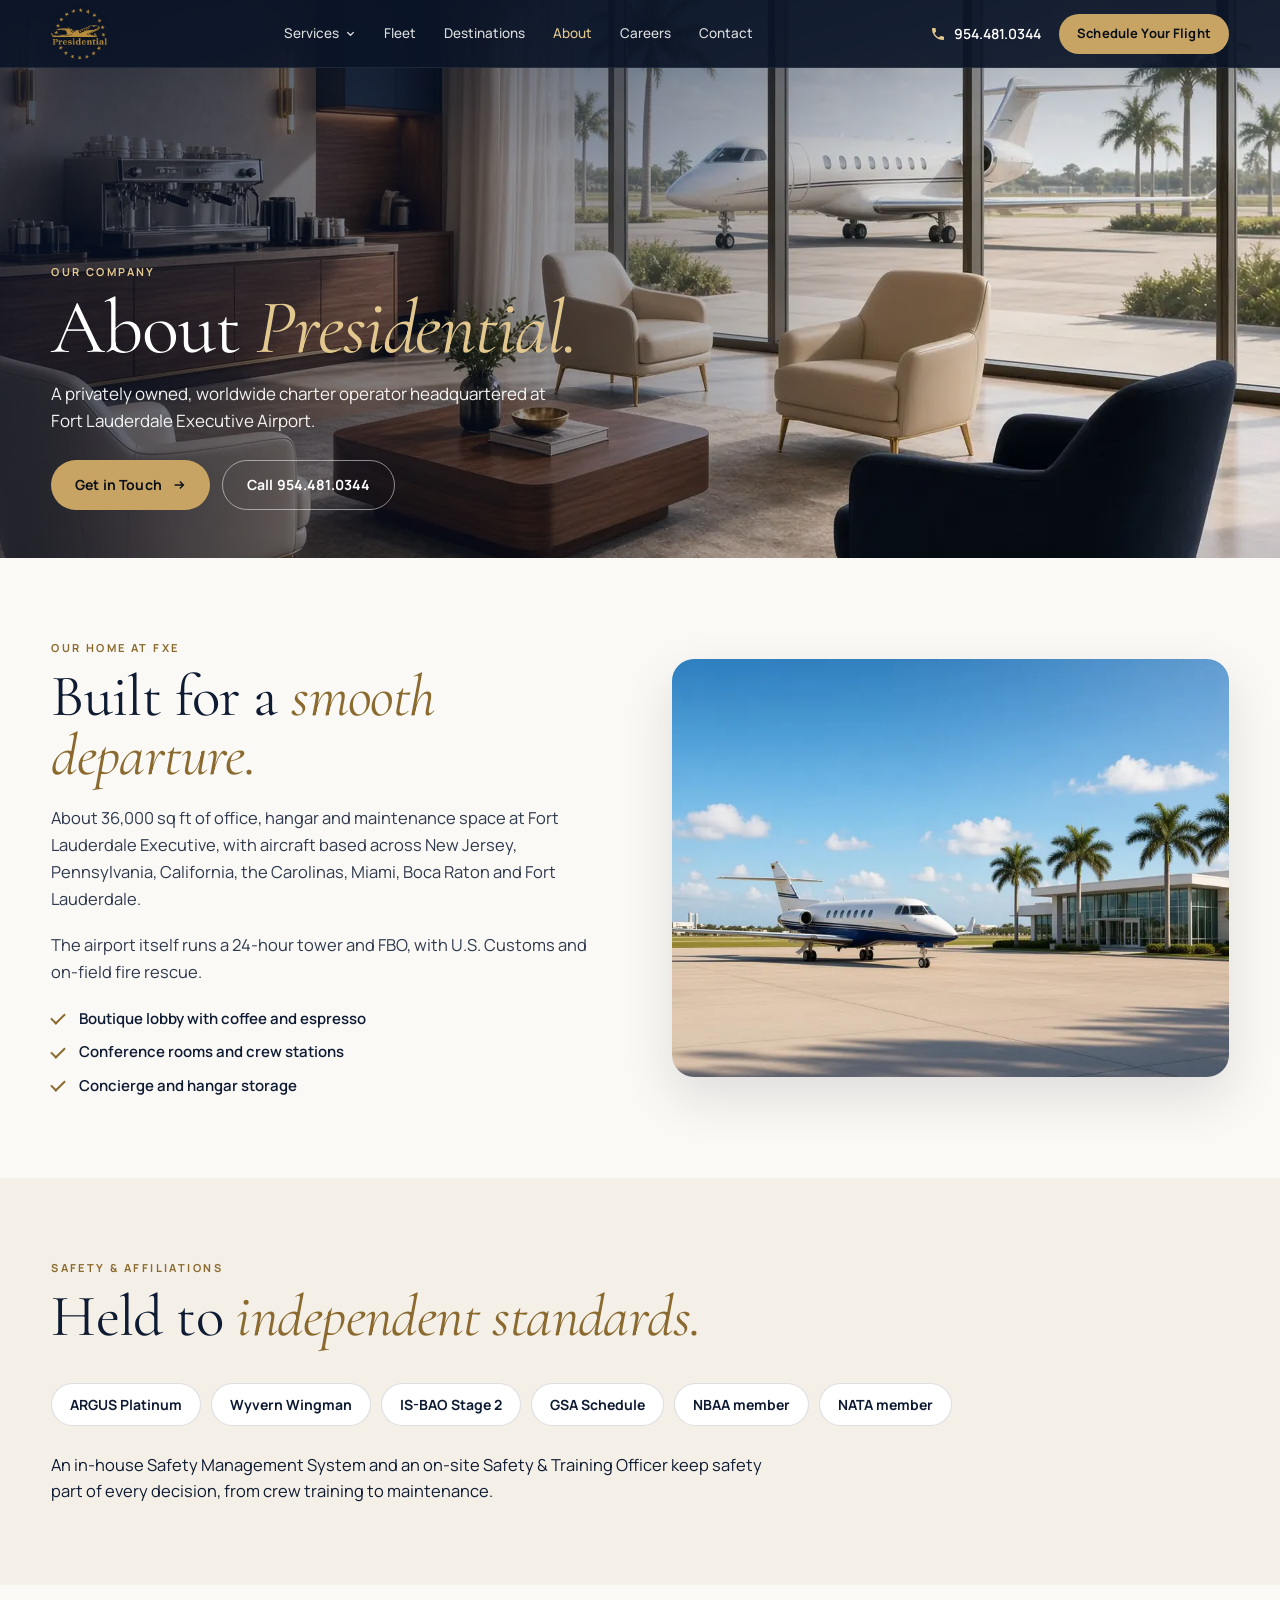
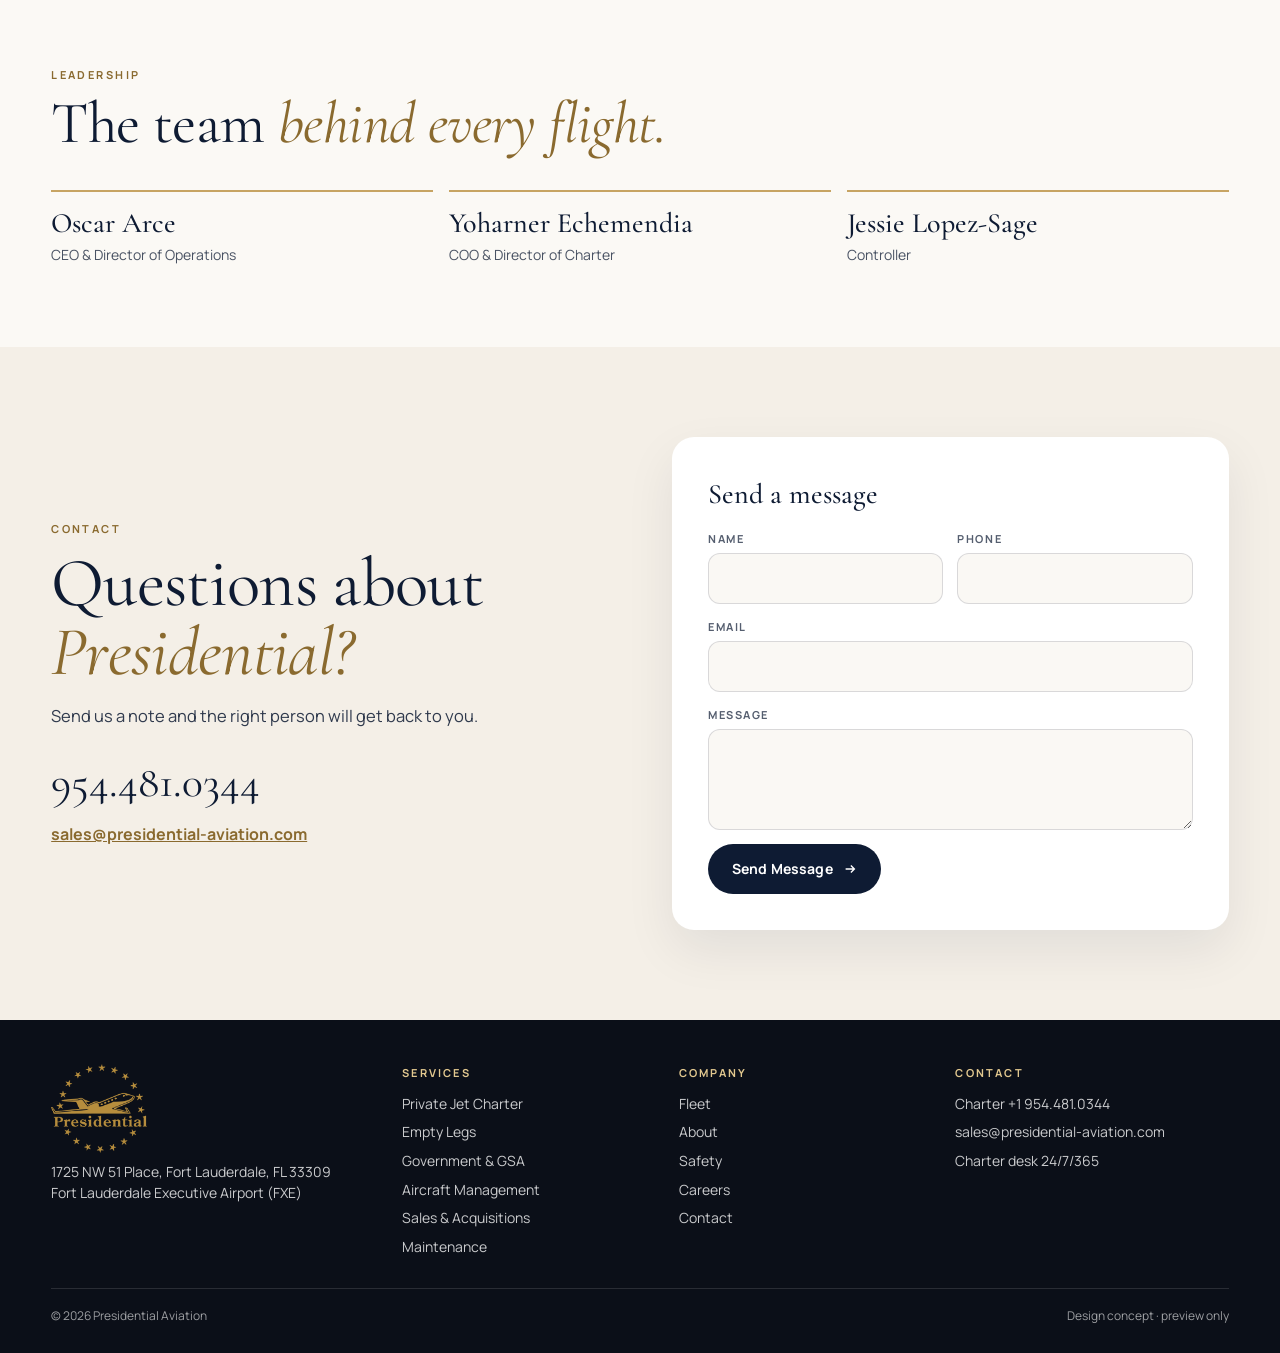
==== commit 0525b4d4: "Fleet page + homepage sections: pages" ====
--- a/about.html
+++ b/about.html
@@ -34,7 +34,7 @@
       <button class="dd__btn" type="button" aria-expanded="false" aria-controls="dd-services">Services<svg viewBox="0 0 12 12" aria-hidden="true"><path d="M2.5 4.5 6 8l3.5-3.5" fill="none" stroke="currentColor" stroke-width="1.5"/></svg></button>
       <div class="dd__menu" id="dd-services"><div class="dd__panel"><a href="charter.html"><b>Private Jet Charter</b><span>Worldwide, on demand, from FXE</span></a><a href="empty-legs.html"><b>Empty Legs</b><span>One-way repositioning flights</span></a><a href="government.html"><b>Government &amp; GSA</b><span>GSA Schedule air charter</span></a><a href="management.html"><b>Aircraft Management</b><span>A full flight department for owners</span></a><a href="sales.html"><b>Sales &amp; Acquisitions</b><span>Buy or sell with expert guidance</span></a><a href="maintenance.html"><b>Maintenance</b><span>FAA Part 145 repair station</span></a></div></div>
     </div>
-    <a href="index.html#fleet">Fleet</a><a href="index.html#global">Destinations</a><a href="about.html" aria-current="page">About</a><a href="careers.html">Careers</a><a href="contact.html">Contact</a>
+    <a href="fleet.html">Fleet</a><a href="index.html#global">Destinations</a><a href="about.html" aria-current="page">About</a><a href="careers.html">Careers</a><a href="contact.html">Contact</a>
   </nav>
   <div class="nav__cta">
     <a class="nav__tel" href="tel:+19544810344" aria-label="Call 954.481.0344"><svg viewBox="0 0 24 24" aria-hidden="true"><path d="M6.6 10.8a15.1 15.1 0 0 0 6.6 6.6l2.2-2.2c.3-.3.7-.4 1-.2 1.1.4 2.3.6 3.6.6.6 0 1 .4 1 1V20c0 .6-.4 1-1 1A17 17 0 0 1 3 4c0-.6.4-1 1-1h3.5c.6 0 1 .4 1 1 0 1.3.2 2.5.6 3.6.1.3 0 .7-.2 1z" fill="currentColor"/></svg><span>954.481.0344</span></a>
@@ -47,7 +47,7 @@
     <p class="mnav__h">Services</p>
     <ul><li><a href="charter.html">Private Jet Charter</a></li><li><a href="empty-legs.html">Empty Legs</a></li><li><a href="government.html">Government &amp; GSA</a></li><li><a href="management.html">Aircraft Management</a></li><li><a href="sales.html">Sales &amp; Acquisitions</a></li><li><a href="maintenance.html">Maintenance</a></li></ul>
     <p class="mnav__h">Company</p>
-    <ul><li><a href="index.html#fleet">Fleet</a></li><li><a href="index.html#global">Destinations</a></li><li><a href="about.html" aria-current="page">About</a></li><li><a href="careers.html">Careers</a></li><li><a href="contact.html">Contact</a></li></ul>
+    <ul><li><a href="fleet.html">Fleet</a></li><li><a href="index.html#global">Destinations</a></li><li><a href="about.html" aria-current="page">About</a></li><li><a href="careers.html">Careers</a></li><li><a href="contact.html">Contact</a></li></ul>
     <a class="btn btn--ghost btn--block" href="tel:+19544810344"><svg viewBox="0 0 24 24" aria-hidden="true"><path d="M6.6 10.8a15.1 15.1 0 0 0 6.6 6.6l2.2-2.2c.3-.3.7-.4 1-.2 1.1.4 2.3.6 3.6.6.6 0 1 .4 1 1V20c0 .6-.4 1-1 1A17 17 0 0 1 3 4c0-.6.4-1 1-1h3.5c.6 0 1 .4 1 1 0 1.3.2 2.5.6 3.6.1.3 0 .7-.2 1z" fill="currentColor"/></svg>Call 954.481.0344</a>
   </nav>
 </div>
@@ -127,6 +127,7 @@
     </div>
     <div class="foot__col">
       <p class="foot__h">Company</p>
+      <p><a href="fleet.html">Fleet</a></p>
       <p><a href="about.html">About</a></p>
       <p><a href="about.html#safety">Safety</a></p>
       <p><a href="careers.html">Careers</a></p>
--- a/css/style.css
+++ b/css/style.css
@@ -380,3 +380,171 @@
 .nav__img{height:52px;width:auto;display:block;filter:drop-shadow(0 1px 3px rgba(0,0,0,.35))}
 @media(max-width:600px){.nav__img{height:42px}}
 .foot__brand img{height:89px;width:auto;display:block}
+
+/* ===== multi-page additions (v4.1) ===== */
+/* services dropdown */
+.dd{position:relative}
+.dd__btn{display:flex;align-items:center;gap:6px;font-size:13.5px;font-weight:500;opacity:.85;height:var(--navh)}
+.dd__btn svg{width:11px;height:11px;transition:transform .25s var(--ease)}
+.dd:hover .dd__btn,.dd.open .dd__btn,.dd.is-active .dd__btn{opacity:1;color:var(--gold-2)}
+.dd__menu{position:absolute;left:50%;top:100%;transform:translate(-50%,6px);padding-top:0;opacity:0;visibility:hidden;transition:opacity .2s,transform .25s var(--ease),visibility 0s .25s}
+.dd:hover .dd__menu,.dd.open .dd__menu,.dd:focus-within .dd__menu{opacity:1;visibility:visible;transform:translate(-50%,0);transition:opacity .2s,transform .25s var(--ease)}
+.dd:hover .dd__btn svg,.dd.open .dd__btn svg{transform:rotate(180deg)}
+.dd__panel{width:min(560px,90vw);display:grid;grid-template-columns:1fr 1fr;gap:4px;padding:12px;background:#fff;color:var(--navy);border-radius:16px;box-shadow:0 24px 60px rgba(5,15,35,.25)}
+.nav__links .dd__panel a{opacity:1;display:block;padding:12px 14px;border-radius:10px;text-decoration:none}
+.nav__links .dd__panel a:hover,.nav__links .dd__panel a[aria-current]{background:#f5f1ea;color:var(--navy)}
+.dd__panel b{display:block;font-size:14px;font-weight:700}
+.dd__panel span{display:block;font-size:12.5px;opacity:.7;margin-top:2px}
+.nav__links{align-items:center}
+.nav__links>a[aria-current]{opacity:1;color:var(--gold-2)}
+/* burger + mobile menu */
+.burger{display:none;width:40px;height:40px;border-radius:50%;border:1px solid rgba(255,255,255,.3);flex-direction:column;align-items:center;justify-content:center;gap:4px}
+.burger span{display:block;width:16px;height:1.6px;background:#fff;transition:transform .25s var(--ease),opacity .2s}
+.burger[aria-expanded="true"] span:nth-child(1){transform:translateY(5.6px) rotate(45deg)}
+.burger[aria-expanded="true"] span:nth-child(2){opacity:0}
+.burger[aria-expanded="true"] span:nth-child(3){transform:translateY(-5.6px) rotate(-45deg)}
+.mnav{position:fixed;inset:var(--navh) 0 0;z-index:59;background:rgba(11,21,40,.98);color:#fff;overflow:auto;overscroll-behavior:contain;animation:fade .2s ease}
+.mnav__in{max-width:560px;margin:0 auto;padding:18px 22px calc(96px + env(safe-area-inset-bottom))}
+.mnav__h{font-size:11px;letter-spacing:.22em;text-transform:uppercase;font-weight:700;color:var(--gold-2);margin:14px 0 6px}
+.mnav ul{margin-bottom:8px}
+.mnav li a{display:block;padding:12px 0;font-family:var(--serif);font-size:25px;line-height:1.1;text-decoration:none;border-bottom:1px solid rgba(255,255,255,.08)}
+.mnav li a[aria-current]{color:var(--gold-2)}
+.mnav .btn{margin-top:22px}
+.mnav .btn svg{width:16px;height:16px;color:var(--gold-2)}
+@media (max-width:1180px){.burger{display:flex}}
+
+/* subpage hero */
+.phero{position:relative;height:clamp(440px,62vh,600px);color:#fff;overflow:hidden;background:#3d7fd6 linear-gradient(180deg,#1f63c7,#7fb2ea)}
+.phero__media{position:absolute;inset:0}
+.phero__media img{width:100%;height:100%;object-fit:cover}
+.phero__shade{position:absolute;inset:0;background:linear-gradient(100deg,rgba(8,20,44,.72) 0%,rgba(8,20,44,.4) 45%,rgba(8,20,44,.05) 75%),linear-gradient(180deg,rgba(8,20,44,.35) 0%,rgba(8,20,44,0) 30%)}
+.phero__in{position:relative;z-index:2;height:100%;max-width:1280px;margin:0 auto;padding:calc(var(--navh) + 20px) var(--pad) 48px;display:flex;flex-direction:column;justify-content:flex-end}
+.phero .eyebrow{color:var(--gold-2)}
+.phero h1{font-family:var(--serif);font-weight:400;font-size:clamp(46px,6vw,92px);line-height:.95;letter-spacing:-.015em;margin:12px 0 0;text-shadow:0 2px 30px rgba(5,15,35,.3)}
+.phero h1 em{color:var(--gold-2)}
+.phero__lede{max-width:520px;margin-top:16px;font-size:17px;opacity:.94}
+.phero__act{display:flex;gap:12px;flex-wrap:wrap;margin-top:26px}
+
+/* generic sections */
+.sec{padding:clamp(64px,9vh,104px) var(--pad);background:var(--paper)}
+.sec--cream{background:var(--cream)}
+.sec__in{max-width:1280px;margin:0 auto}
+.sec__head{max-width:720px;margin-bottom:36px}
+.sec__p{max-width:720px;margin-top:26px;font-size:16.5px;opacity:.85}
+.split{display:grid;grid-template-columns:1fr 1fr;gap:clamp(28px,5vw,80px);align-items:center}
+.split--flip .split__img{order:-1}
+.split__copy p:not(.eyebrow):not(.fine){margin-top:18px;font-size:16.5px;line-height:1.65;opacity:.86;max-width:560px}
+.split__img{margin:0;border-radius:22px;overflow:hidden;box-shadow:0 20px 50px rgba(14,27,51,.12)}
+.split__img img{width:100%;aspect-ratio:4/3;object-fit:cover}
+.ticks{margin-top:22px;display:grid;gap:10px}
+.ticks li{position:relative;padding-left:28px;font-weight:600;font-size:15px}
+.ticks li::before{content:"";position:absolute;left:0;top:.42em;width:14px;height:8px;border-left:2px solid var(--gold-d);border-bottom:2px solid var(--gold-d);transform:rotate(-45deg)}
+.feats{display:grid;grid-template-columns:repeat(3,1fr);gap:16px}
+.feats--4{grid-template-columns:repeat(4,1fr)}
+.feat{background:#fff;border-radius:18px;padding:24px 24px 26px;box-shadow:0 1px 0 var(--line),0 12px 30px rgba(14,27,51,.05);border-top:2px solid var(--gold)}
+.feat h3{font-family:var(--serif);font-weight:500;font-size:25px;line-height:1.1}
+.feat p{margin-top:8px;font-size:14.5px;opacity:.8}
+.sec--cream .feat{background:#fffdf9}
+.sec .fine{margin-top:20px}
+.facts{display:grid;grid-template-columns:repeat(4,1fr);gap:0;border-top:1px solid var(--line)}
+.facts div{padding:22px 22px 22px 0;border-bottom:1px solid var(--line)}
+.facts div+div{padding-left:22px;border-left:1px solid var(--line)}
+.facts dt{font-size:10.5px;letter-spacing:.14em;text-transform:uppercase;opacity:.7;font-weight:700}
+.facts dd{font-family:var(--serif);font-size:26px;line-height:1.15;margin-top:6px}
+.facts dd a{text-decoration:none;color:var(--navy)}
+.chips{display:flex;flex-wrap:wrap;gap:10px}
+.chips li{padding:10px 18px;border-radius:999px;background:#fff;border:1px solid var(--line);font-weight:700;font-size:14px}
+.team{display:grid;grid-template-columns:repeat(3,1fr);gap:16px}
+.team li{border-top:2px solid var(--gold);padding-top:16px}
+.team b{display:block;font-family:var(--serif);font-weight:500;font-size:28px;line-height:1.1}
+.team span{display:block;margin-top:6px;font-size:14px;opacity:.75}
+.lead__txt{margin-top:16px;max-width:460px;font-size:16.5px;opacity:.85}
+.lead__txt a{font-weight:700;color:var(--gold-d)}
+.lead .ticks{margin-top:16px}
+.sub .contact__phone{margin-top:20px}
+/* forms: selects + optional */
+.fld select{width:100%;border:1px solid var(--line);border-radius:12px;background:#faf8f4 url("data:image/svg+xml,%3Csvg xmlns='http://www.w3.org/2000/svg' viewBox='0 0 12 12'%3E%3Cpath d='M2.5 4.5 6 8l3.5-3.5' fill='none' stroke='%230e1b33' stroke-width='1.5'/%3E%3C/svg%3E") no-repeat right 14px center/12px;padding:12px 38px 12px 14px;font-size:16px;outline:none;-webkit-appearance:none;appearance:none;transition:border-color .2s,background-color .2s}
+.fld select:focus{border-color:var(--gold);background-color:#fff}
+.fld.is-bad select{border-color:#c0392b;background-color:#fff6f4}
+.fld label i{font-style:normal;text-transform:none;letter-spacing:0;opacity:.75;font-weight:500}
+.fld input[type=date]{min-height:48px}
+
+/* home: our services */
+.svcs{padding:clamp(64px,9vh,104px) var(--pad);background:var(--cream)}
+.svcs__in{max-width:1280px;margin:0 auto}
+.svcs__head{margin-bottom:30px}
+.svcs__grid{display:grid;grid-template-columns:repeat(3,1fr);gap:14px}
+.svcs__grid a{position:relative;display:block;height:100%;padding:24px 56px 24px 24px;background:#fff;border-radius:18px;text-decoration:none;box-shadow:0 1px 0 var(--line),0 10px 26px rgba(14,27,51,.05);transition:transform .3s var(--ease),box-shadow .3s}
+.svcs__grid a:hover{transform:translateY(-3px);box-shadow:0 1px 0 var(--line),0 18px 36px rgba(14,27,51,.1)}
+.svcs__grid b{display:block;font-family:var(--serif);font-weight:500;font-size:26px;line-height:1.1}
+.svcs__grid span{display:block;margin-top:6px;font-size:14px;opacity:.75}
+.svcs__grid i{position:absolute;right:22px;top:50%;transform:translateY(-50%);width:32px;height:32px;border-radius:50%;display:grid;place-items:center;font-style:normal;background:var(--navy);color:var(--gold-2);transition:transform .3s var(--ease)}
+.svcs__grid a:hover i{transform:translate(3px,-50%)}
+.svcs__grid li:nth-child(2){transition-delay:.05s}.svcs__grid li:nth-child(3){transition-delay:.1s}
+
+/* perks: 3:2 images */
+.perk img{aspect-ratio:3/2}
+
+/* globe: destination chips */
+.cities{display:flex;flex-wrap:wrap;gap:8px;grid-template-columns:none;max-width:480px}
+.cities li{padding:7px 13px;border:1px solid var(--line);border-radius:999px;background:#fff;font-size:13px;font-weight:600;border-bottom:1px solid var(--line);transition:background-color .3s,color .3s,border-color .3s}
+.cities li.is-on{background:var(--navy);color:#fff;border-color:var(--navy)}
+
+/* footer 4 columns */
+.foot__in{grid-template-columns:1.3fr 1fr 1fr 1.1fr}
+.foot__h{font-size:11px;letter-spacing:.2em;text-transform:uppercase;font-weight:700;color:var(--gold-2);margin-bottom:12px}
+.foot__col p+p{margin-top:7px}
+
+@media (max-width:1180px){
+  .feats,.feats--4{grid-template-columns:repeat(2,1fr)}
+  .facts{grid-template-columns:1fr 1fr}
+  .facts div:nth-child(3){padding-left:0;border-left:0}
+  .svcs__grid{grid-template-columns:1fr 1fr}
+  .foot__in{grid-template-columns:1fr 1fr}
+}
+@media (max-width:768px){
+  .burger{width:38px;height:38px}
+  .phero{height:auto;min-height:440px}
+  .phero__in{padding:calc(var(--navh) + 70px) 18px 34px}
+  .phero__lede{font-size:15px}
+  .phero__act .btn{flex:1 1 auto}
+  .phero__shade{background:linear-gradient(180deg,rgba(8,20,44,.35) 0%,rgba(8,20,44,.35) 40%,rgba(8,20,44,.75) 100%)}
+  .sec,.svcs{padding:56px 18px}
+  .sec__head{margin-bottom:24px}
+  .split{grid-template-columns:1fr;gap:26px}
+  .split--flip .split__img{order:0}
+  .feats,.feats--4{grid-template-columns:1fr;gap:12px}
+  .feat{padding:20px}
+  .feat h3{font-size:22px}
+  .facts{grid-template-columns:1fr}
+  .facts div,.facts div+div{padding:16px 0;border-left:0}
+  .facts dd{font-size:22px}
+  .team{grid-template-columns:1fr}
+  .svcs__grid{grid-template-columns:1fr;gap:10px}
+  .svcs__grid a{padding:18px 56px 18px 18px}
+  .svcs__grid b{font-size:22px}
+  .perk img{aspect-ratio:3/2}
+  .cities{gap:6px}
+  .cities li{font-size:12.5px;padding:6px 11px}
+  .foot__in{grid-template-columns:1fr 1fr;gap:22px}
+  .foot__col--brand{grid-column:1/-1}
+}
+.rm .mnav{animation:none}
+
+/* ===== home hero video (poster = LCP; Ken Burns stays on the poster as fallback until video plays) ===== */
+.hero__media .hero__poster{object-position:50% 55%}
+.hero__vid{position:absolute;inset:0;width:100%;height:100%;object-fit:cover;object-position:50% 55%;opacity:0;transition:opacity .9s ease;pointer-events:none}
+.hero.is-video .hero__vid{opacity:1}
+.hero.is-video .hero__media img{animation-play-state:paused}
+@media (max-width:768px),(orientation:portrait){
+  .hero__media{top:0}
+  .hero__media .hero__poster,.hero__vid{object-position:50% 50%;transform-origin:50% 70%}
+}
+
+.dd.shut .dd__menu{opacity:0;visibility:hidden;transform:translate(-50%,6px);transition:none}
+.dd.shut .dd__btn svg{transform:none}
+@media (max-width:768px){
+  /* lift the jet (lower half of the portrait video) into the gap between headline and booking bar */
+  .hero__media{top:-15%}
+  .hero__media .hero__poster,.hero__vid{object-position:38% 50%}
+}
